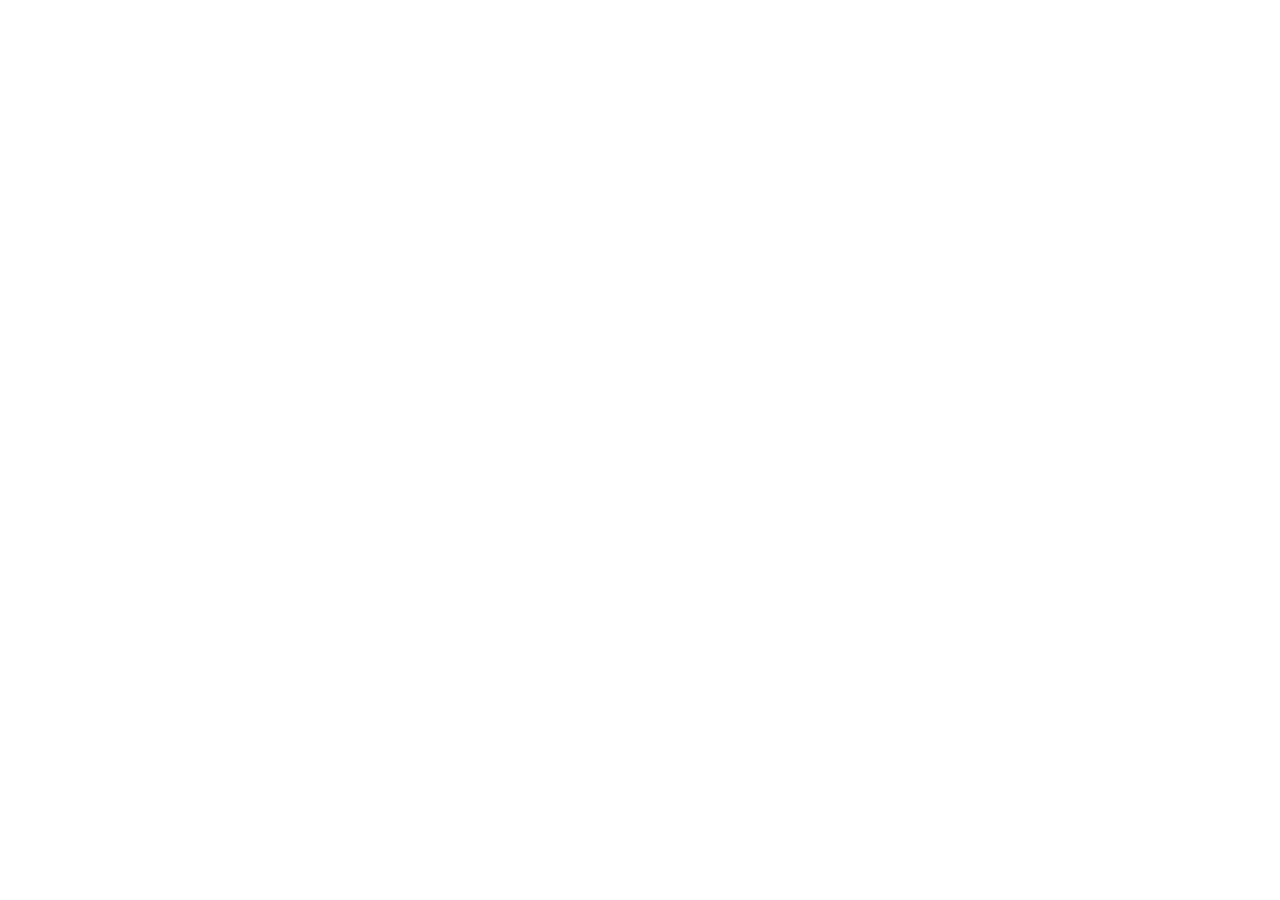
==== index.html @ 78e2f78d "Create index.html Jai cree index.html" ====
<!DOCTYPE html>
<html lang="en">
<head>
    <meta charset="UTF-8">
    <meta name="viewport" content="width=device-width, initial-scale=1.0">
    <title>BOUSS - et si j'echoue ??? </title>
</head>
<body>
    
</body>
</html>
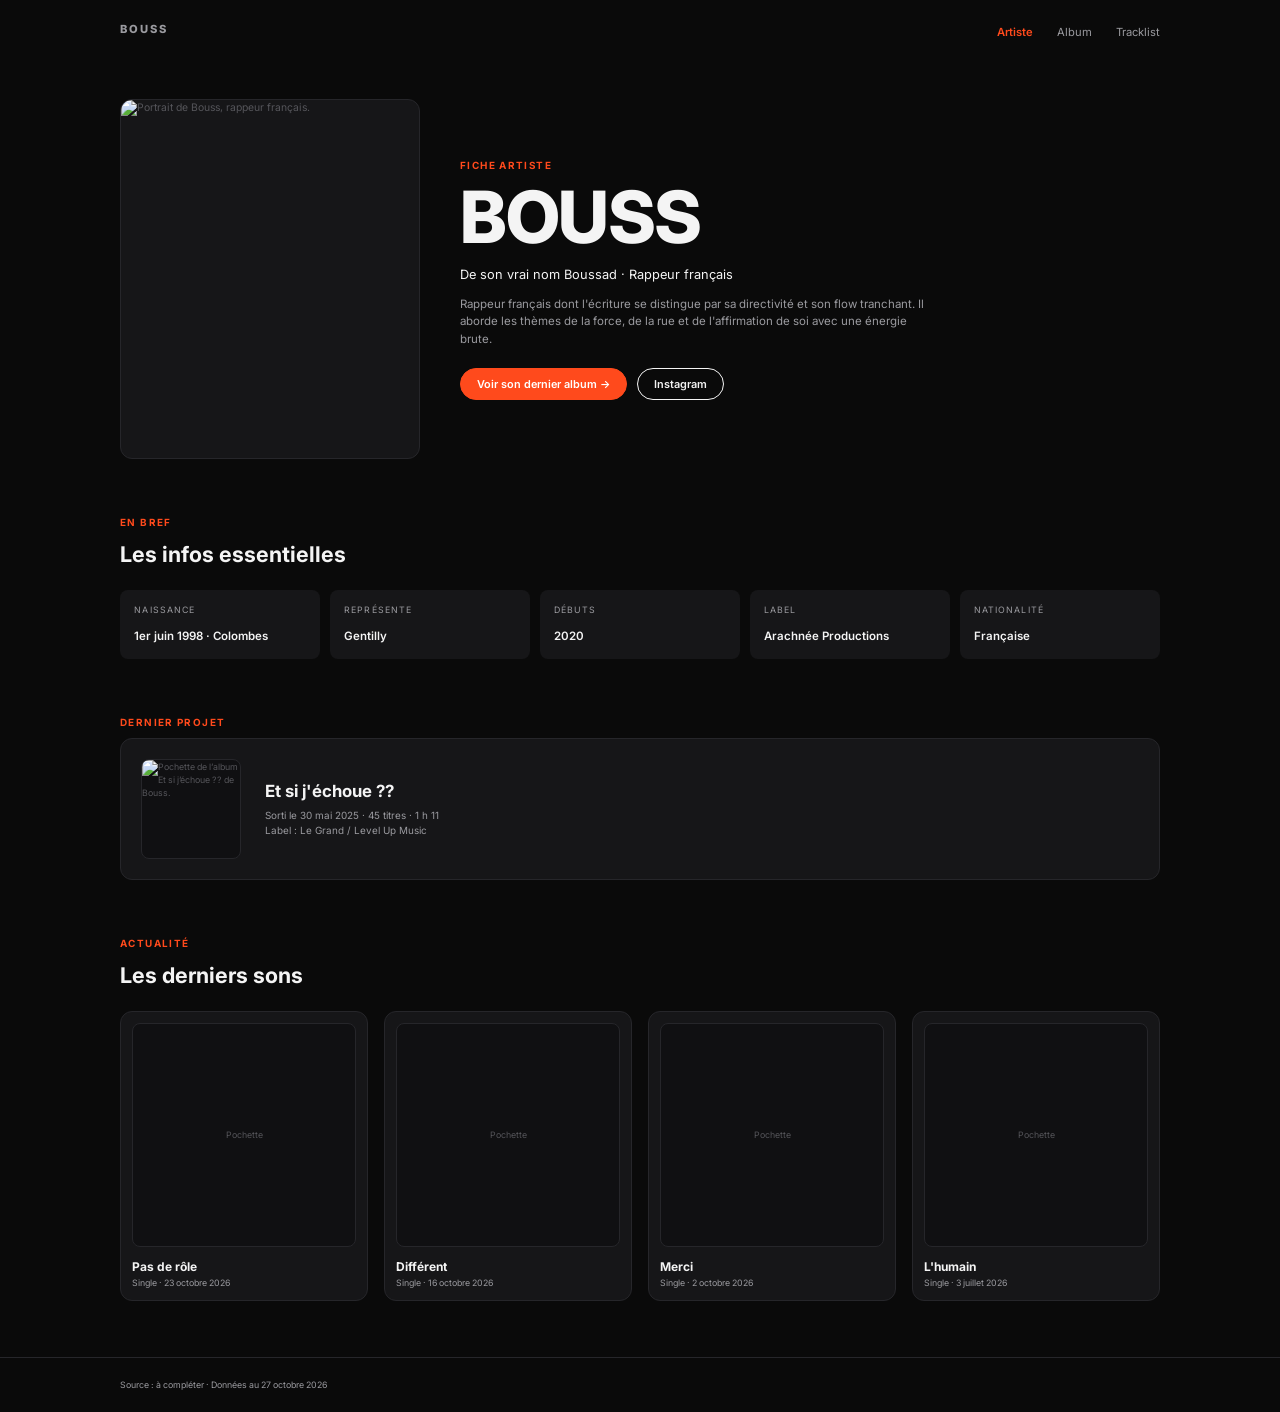
==== commit 17974784: "premiere version album" ====
--- a/index.html
+++ b/index.html
@@ -1,11 +1,66 @@
 <!DOCTYPE html>
-<html lang="en">
+<html lang="fr">
 <head>
-    <meta charset="UTF-8">
-    <meta name="viewport" content="width=device-width, initial-scale=1.0">
-    <title>BOUSS - et si j'echoue ??? </title>
+  <meta charset="UTF-8">
+  <meta name="viewport" content="width=device-width, initial-scale=1.0">
+  <title>Bouss — Fiche artiste</title>
+  <link rel="preconnect" href="https://fonts.googleapis.com">
+  <link rel="preconnect" href="https://fonts.gstatic.com" crossorigin>
+  <link href="https://fonts.googleapis.com/css2?family=Inter:wght@400;600;700;800&display=swap" rel="stylesheet">
+  <link rel="stylesheet" href="style.css">
 </head>
 <body>
-    
+  <header class="nav"><div class="conteneur"><a class="logo" href="index.html">BOUSS</a><nav aria-label="Navigation principale"><ul><li><a href="index.html" class="actif">Artiste</a></li><li><a href="album.html">Album</a></li><li><a href="tracklist.html">Tracklist</a></li></ul></nav></div></header>
+
+  <main class="conteneur">
+    <section class="hero">
+      <div class="hero-image">
+        <img src="images/bouss.jpg" alt="Portrait de Bouss, rappeur français.">
+      </div>
+      <div>
+        <span class="etiquette">Fiche artiste</span>
+        <h1>BOUSS</h1>
+        <p class="sous-titre">De son vrai nom Boussad · Rappeur français</p>
+        <p class="texte">Rappeur français dont l'écriture se distingue par sa directivité et son flow tranchant. Il aborde les thèmes de la force, de la rue et de l'affirmation de soi avec une énergie brute.</p>
+        <div class="boutons">
+          <a class="bouton principal" href="album.html">Voir son dernier album →</a>
+          <a class="bouton secondaire" href="https://www.instagram.com/" target="_blank" rel="noopener">Instagram</a>
+        </div>
+      </div>
+    </section>
+
+    <section>
+      <span class="etiquette">En bref</span>
+      <h2 class="titre-section">Les infos essentielles</h2>
+      <div class="infos">
+        <div class="info"><small>Naissance</small><strong>1er juin 1998 · Colombes</strong></div>
+        <div class="info"><small>Représente</small><strong>Gentilly</strong></div>
+        <div class="info"><small>Débuts</small><strong>2020</strong></div>
+        <div class="info"><small>Label</small><strong>Arachnée Productions</strong></div>
+        <div class="info"><small>Nationalité</small><strong>Française</strong></div>
+      </div>
+    </section>
+
+    <section>
+      <span class="etiquette">Dernier projet</span>
+      <a class="projet" href="album.html">
+           <div class="pochette"><img src="images/album.jpg" alt="Pochette de l’album Et si j’échoue ?? de Bouss."></div>
+        <div>
+          <h3>Et si j'échoue ??</h3>
+          <p>Sorti le 30 mai 2025 · 45 titres · 1 h 11</p>
+          <p>Label : Le Grand / Level Up Music</p>
+        </div>
+      </a>
+    </section>
+
+    <section>
+      <span class="etiquette">Actualité</span>
+      <h2 class="titre-section">Les derniers sons</h2>
+      <div id="singles" class="singles"></div>
+    </section>
+  </main>
+
+  <footer class="pied"><div class="conteneur">Source : à compléter · Données au 27 octobre 2026</div></footer>
+  <script src="data.js"></script>
 </body>
 </html>
--- a/style.css
+++ b/style.css
@@ -0,0 +1,249 @@
+:root {
+  --fond: #0a0a0a;
+  --carte: #161618;
+  --bordure: #26262a;
+  --texte: #f4f4f4;
+  --texte-doux: #9a9a9f;
+  --accent: #ff4a1c;
+  --rayon: 12px;
+}
+
+* { box-sizing: border-box; margin: 0; padding: 0; }
+
+body {
+  font-family: "Inter", system-ui, -apple-system, Arial, sans-serif;
+  background: var(--fond);
+  color: var(--texte);
+  line-height: 1.5;
+  -webkit-font-smoothing: antialiased;
+}
+
+a { color: inherit; text-decoration: none; }
+ul { list-style: none; }
+:focus-visible { outline: 2px solid var(--accent); outline-offset: 3px; }
+
+.conteneur {
+  width: min(1040px, 100% - 3rem);
+  margin-inline: auto;
+}
+
+/* ---------- Navigation ---------- */
+.nav { padding: 1.1rem 0; }
+.nav .conteneur {
+  display: flex;
+  justify-content: space-between;
+  align-items: center;
+}
+.logo {
+  font-weight: 800;
+  letter-spacing: .18em;
+  font-size: .75rem;
+}
+.nav ul { display: flex; gap: 1.5rem; }
+.nav a {
+  font-size: .7rem;
+  color: var(--texte-doux);
+  transition: color .2s;
+}
+.nav a:hover { color: var(--texte); }
+.nav a.actif { color: var(--accent); font-weight: 600; }
+
+/* ---------- Textes utilitaires ---------- */
+.etiquette {
+  display: block;
+  color: var(--accent);
+  font-size: .62rem;
+  font-weight: 700;
+  letter-spacing: .14em;
+  text-transform: uppercase;
+  margin-bottom: .5rem;
+}
+.titre-section {
+  font-size: 1.35rem;
+  font-weight: 700;
+  margin-bottom: 1.25rem;
+}
+section { margin-bottom: 3.5rem; }
+
+/* ---------- Hero ---------- */
+.hero {
+  display: grid;
+  grid-template-columns: 300px 1fr;
+  gap: 2.5rem;
+  align-items: center;
+  padding: 2.5rem 0 3.5rem;
+  margin-bottom: 0;
+}
+.hero-image {
+  aspect-ratio: 1 / 1.2;
+  background: var(--carte);
+  border: 1px solid var(--bordure);
+  border-radius: var(--rayon);
+  display: grid;
+  place-items: center;
+  overflow: hidden;
+  color: #55555a;
+  font-size: .65rem;
+}
+.hero-image img { width: 100%; height: 100%; object-fit: cover; }
+.hero-image.carre { aspect-ratio: 1 / 1; }
+
+.hero h1 {
+  font-size: clamp(3rem, 8vw, 4.5rem);
+  font-weight: 800;
+  line-height: 1;
+  letter-spacing: -.02em;
+  margin-bottom: .75rem;
+}
+.hero h1.moyen { font-size: clamp(2rem, 5vw, 2.6rem); letter-spacing: -.01em; }
+.sous-titre { font-size: .8rem; margin-bottom: .75rem; }
+.hero p.texte {
+  font-size: .72rem;
+  color: var(--texte-doux);
+  max-width: 480px;
+  margin-bottom: 1.25rem;
+}
+.auteur { color: var(--texte-doux); font-size: .85rem; margin-bottom: .75rem; }
+
+.pastilles { display: flex; gap: .5rem; flex-wrap: wrap; margin-bottom: .75rem; }
+.pastille {
+  border: 1px solid var(--bordure);
+  background: var(--carte);
+  border-radius: 999px;
+  padding: .15rem .6rem;
+  font-size: .62rem;
+}
+.label-info { color: var(--texte-doux); font-size: .65rem; margin-bottom: 1.25rem; }
+
+/* ---------- Boutons ---------- */
+.boutons { display: flex; gap: .6rem; flex-wrap: wrap; }
+.bouton {
+  display: inline-block;
+  border-radius: 999px;
+  padding: .45rem 1rem;
+  font-size: .68rem;
+  font-weight: 600;
+  border: 1px solid var(--texte);
+  transition: transform .15s, background .2s;
+}
+.bouton:hover { transform: translateY(-1px); }
+.bouton.principal { background: var(--accent); border-color: var(--accent); color: #fff; }
+.bouton.principal:hover { background: #ff633a; }
+.bouton.secondaire:hover { background: rgba(255,255,255,.08); }
+
+/* ---------- Grilles de cartes d'infos ---------- */
+.infos {
+  display: grid;
+  gap: .6rem;
+  grid-template-columns: repeat(auto-fit, minmax(150px, 1fr));
+}
+.info {
+  background: var(--carte);
+  border-radius: 8px;
+  padding: .8rem .9rem;
+}
+.info small {
+  display: block;
+  color: var(--texte-doux);
+  font-size: .55rem;
+  letter-spacing: .12em;
+  text-transform: uppercase;
+  margin-bottom: .35rem;
+}
+.info strong { font-size: .72rem; font-weight: 600; }
+
+/* ---------- Carte projet ---------- */
+.projet {
+  display: flex;
+  gap: 1.5rem;
+  align-items: center;
+  background: var(--carte);
+  border: 1px solid var(--bordure);
+  border-radius: var(--rayon);
+  padding: 1.25rem;
+}
+.pochette {
+  background: #101012;
+  border: 1px solid var(--bordure);
+  border-radius: 8px;
+  display: grid;
+  place-items: center;
+  color: #55555a;
+  font-size: .55rem;
+  overflow: hidden;
+  aspect-ratio: 1;
+}
+.pochette img { width: 100%; height: 100%; object-fit: cover; }
+.projet .pochette { width: 100px; flex-shrink: 0; }
+.projet h3 { font-size: 1.05rem; margin-bottom: .25rem; }
+.projet p { font-size: .62rem; color: var(--texte-doux); }
+
+/* ---------- Boîte d'annonce ---------- */
+.annonce {
+  background: var(--carte);
+  border: 1px solid var(--bordure);
+  border-radius: var(--rayon);
+  padding: 1.25rem 1.5rem;
+}
+.annonce h3 { font-size: .95rem; margin-bottom: .4rem; }
+.annonce p { font-size: .65rem; color: var(--texte-doux); max-width: 640px; }
+
+/* ---------- Singles ---------- */
+.singles {
+  display: grid;
+  gap: 1rem;
+  grid-template-columns: repeat(auto-fit, minmax(190px, 1fr));
+}
+.single {
+  background: var(--carte);
+  border: 1px solid var(--bordure);
+  border-radius: var(--rayon);
+  padding: .7rem;
+}
+.single .pochette { width: 100%; margin-bottom: .7rem; }
+.single h3 { font-size: .75rem; }
+.single p { font-size: .55rem; color: var(--texte-doux); }
+
+/* ---------- Tracklist ---------- */
+.entete-page { padding: 2rem 0 1.5rem; margin-bottom: 0; }
+.entete-page h1 { font-size: clamp(1.8rem, 5vw, 2.2rem); font-weight: 800; }
+.entete-page p { color: var(--texte-doux); font-size: .65rem; margin-top: .4rem; }
+
+.tracklist {
+  display: grid;
+  grid-template-columns: 1fr 1fr;
+  column-gap: 3rem;
+  margin-bottom: 3rem;
+}
+.tracklist ol { list-style: none; }
+.tracklist li {
+  display: flex;
+  gap: 1.5rem;
+  align-items: center;
+  padding: .55rem 0;
+  border-bottom: 1px solid var(--bordure);
+  font-size: .7rem;
+  transition: background .2s;
+}
+.tracklist li:hover { background: rgba(255,255,255,.03); }
+.tracklist .num { color: var(--texte-doux); font-size: .6rem; width: 1.3rem; }
+
+/* ---------- Pied de page ---------- */
+.pied {
+  border-top: 1px solid var(--bordure);
+  padding: 1.25rem 0;
+  font-size: .55rem;
+  color: var(--texte-doux);
+}
+
+/* ---------- Responsive ---------- */
+@media (max-width: 760px) {
+  .hero { grid-template-columns: 1fr; }
+  .hero-image { max-width: 280px; }
+  .tracklist { grid-template-columns: 1fr; }
+  .projet { flex-direction: column; align-items: flex-start; }
+  .projet .pochette { width: 100%; max-width: 160px; }
+}
+@media (prefers-reduced-motion: reduce) {
+  * { transition: none !important; }
+}
